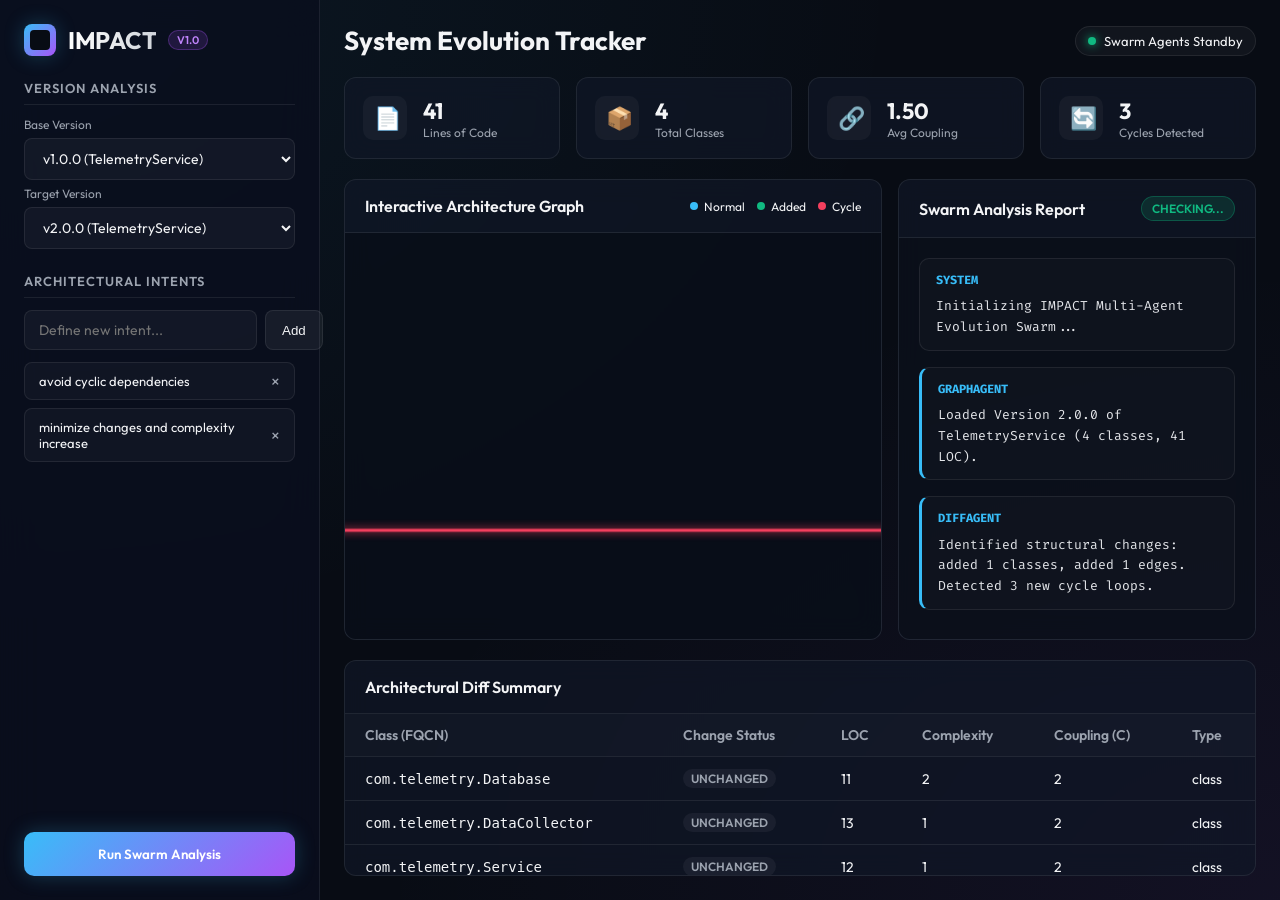
==== dashboard/index.html @ b37d76c0 "Add architect dashboard." ====
<!DOCTYPE html>
<html lang="en">
<head>
    <meta charset="UTF-8">
    <meta name="viewport" content="width=device-width, initial-scale=1.0">
    <title>IMPACT - Architect Dashboard</title>
    <link rel="preconnect" href="https://fonts.googleapis.com">
    <link rel="preconnect" href="https://fonts.gstatic.com" crossorigin>
    <link href="https://fonts.googleapis.com/css2?family=Outfit:wght@300;400;500;600;700&family=Fira+Code:wght@400;500&display=swap" rel="stylesheet">
    <link rel="stylesheet" href="style.css">
</head>
<body>
    <div class="app-container">
        <!-- Sidebar Navigation & Control Panel -->
        <aside class="sidebar">
            <div class="brand">
                <span class="logo-icon"></span>
                <h1>IMPACT</h1>
                <span class="badge">V1.0</span>
            </div>
            
            <div class="sidebar-section">
                <h3>Version Analysis</h3>
                <div class="version-picker">
                    <div class="picker-label">Base Version</div>
                    <select id="base-version-select">
                        <option value="v1">v1.0.0 (TelemetryService)</option>
                    </select>
                    <div class="picker-label mt-2">Target Version</div>
                    <select id="target-version-select">
                        <option value="v2">v2.0.0 (TelemetryService)</option>
                    </select>
                </div>
            </div>

            <div class="sidebar-section flex-grow">
                <h3>Architectural Intents</h3>
                <div class="intent-input-group">
                    <input type="text" id="new-intent-input" placeholder="Define new intent...">
                    <button id="add-intent-btn">Add</button>
                </div>
                <ul class="intent-list" id="intent-list-container">
                    <!-- Loaded dynamically -->
                </ul>
            </div>

            <button id="run-analysis-btn" class="btn-primary">
                <span class="btn-glow"></span>
                Run Swarm Analysis
            </button>
        </aside>

        <!-- Main Content Area -->
        <main class="main-content">
            <!-- Header -->
            <header class="content-header">
                <h2>System Evolution Tracker</h2>
                <div class="status-indicator">
                    <span class="status-dot online"></span>
                    <span>Swarm Agents Standby</span>
                </div>
            </header>

            <!-- Metrics Overview row -->
            <section class="metrics-row">
                <div class="metric-card">
                    <div class="metric-icon loc-icon"></div>
                    <div class="metric-data">
                        <span class="metric-value" id="metric-loc">-</span>
                        <span class="metric-label">Lines of Code</span>
                    </div>
                </div>
                <div class="metric-card">
                    <div class="metric-icon classes-icon"></div>
                    <div class="metric-data">
                        <span class="metric-value" id="metric-classes">-</span>
                        <span class="metric-label">Total Classes</span>
                    </div>
                </div>
                <div class="metric-card">
                    <div class="metric-icon coupling-icon"></div>
                    <div class="metric-data">
                        <span class="metric-value" id="metric-coupling">-</span>
                        <span class="metric-label">Avg Coupling</span>
                    </div>
                </div>
                <div class="metric-card">
                    <div class="metric-icon cycles-icon"></div>
                    <div class="metric-data">
                        <span class="metric-value" id="metric-cycles">-</span>
                        <span class="metric-label">Cycles Detected</span>
                    </div>
                </div>
            </section>

            <!-- Workspace Grid -->
            <div class="workspace-grid">
                <!-- Graph Visualization Panel -->
                <section class="panel graph-panel">
                    <div class="panel-header">
                        <h3>Interactive Architecture Graph</h3>
                        <div class="graph-legend">
                            <span class="legend-item"><span class="legend-dot normal"></span>Normal</span>
                            <span class="legend-item"><span class="legend-dot added"></span>Added</span>
                            <span class="legend-item"><span class="legend-dot cycle"></span>Cycle</span>
                        </div>
                    </div>
                    <div class="canvas-container">
                        <canvas id="graph-canvas"></canvas>
                        <div class="canvas-overlay" id="node-info-tooltip">
                            Hover over a node to see FQCN metrics.
                        </div>
                    </div>
                </section>

                <!-- Compliance & Swarm Reports -->
                <section class="panel report-panel">
                    <div class="panel-header">
                        <h3>Swarm Analysis Report</h3>
                        <span class="compliance-badge compliant" id="compliance-overall-badge">Checking...</span>
                    </div>
                    <div class="report-container">
                        <div class="agent-chat" id="agent-chat-container">
                            <!-- Populated dynamically -->
                        </div>
                    </div>
                </section>
            </div>

            <!-- Evolutionary Diff Table -->
            <section class="panel diff-panel">
                <div class="panel-header">
                    <h3>Architectural Diff Summary</h3>
                </div>
                <div class="table-container">
                    <table>
                        <thead>
                            <tr>
                                <th>Class (FQCN)</th>
                                <th>Change Status</th>
                                <th>LOC</th>
                                <th>Complexity</th>
                                <th>Coupling (C)</th>
                                <th>Type</th>
                            </tr>
                        </thead>
                        <tbody id="diff-table-body">
                            <!-- Populated dynamically -->
                        </tbody>
                    </table>
                </div>
            </section>
        </main>
    </div>
    <script src="app.js"></script>
</body>
</html>
---- dashboard/style.css ----
/* IMPACT Dashboard Stylesheet - Premium Dark Glassmorphism */

:root {
    --bg-app: #080c14;
    --bg-card: rgba(17, 24, 39, 0.7);
    --border-color: rgba(255, 255, 255, 0.08);
    --accent-blue: #38bdf8;
    --accent-purple: #a855f7;
    --color-success: #10b981;
    --color-danger: #f43f5e;
    --color-warning: #f59e0b;
    --text-primary: #f3f4f6;
    --text-secondary: #9ca3af;
    --glow-blue: 0 0 20px rgba(56, 189, 248, 0.25);
    --glow-purple: 0 0 20px rgba(168, 85, 247, 0.25);
    --glow-danger: 0 0 20px rgba(244, 63, 94, 0.3);
}

* {
    box-sizing: border-box;
    margin: 0;
    padding: 0;
}

body {
    font-family: 'Outfit', sans-serif;
    background-color: var(--bg-app);
    color: var(--text-primary);
    overflow: hidden;
    height: 100vh;
    background-image: 
        radial-gradient(at 0% 0%, rgba(56, 189, 248, 0.07) 0px, transparent 50%),
        radial-gradient(at 100% 100%, rgba(168, 85, 247, 0.07) 0px, transparent 50%);
}

/* App Layout */
.app-container {
    display: flex;
    height: 100vh;
    width: 100vw;
}

/* Sidebar Navigation */
.sidebar {
    width: 320px;
    background-color: rgba(10, 15, 30, 0.85);
    border-right: 1px solid var(--border-color);
    padding: 24px;
    display: flex;
    flex-direction: column;
    gap: 24px;
    backdrop-filter: blur(20px);
}

.brand {
    display: flex;
    align-items: center;
    gap: 12px;
}

.logo-icon {
    width: 32px;
    height: 32px;
    background: linear-gradient(135deg, var(--accent-blue), var(--accent-purple));
    border-radius: 8px;
    position: relative;
    box-shadow: var(--glow-blue);
}

.logo-icon::after {
    content: '';
    position: absolute;
    top: 6px;
    left: 6px;
    right: 6px;
    bottom: 6px;
    background: var(--bg-app);
    border-radius: 4px;
}

.brand h1 {
    font-size: 24px;
    font-weight: 700;
    letter-spacing: -0.5px;
    background: linear-gradient(to right, #ffffff, #d1d5db);
    -webkit-background-clip: text;
    -webkit-text-fill-color: transparent;
}

.badge {
    background: rgba(168, 85, 247, 0.15);
    border: 1px solid rgba(168, 85, 247, 0.3);
    color: #c084fc;
    padding: 2px 8px;
    border-radius: 12px;
    font-size: 11px;
    font-weight: 600;
}

.sidebar-section {
    display: flex;
    flex-direction: column;
    gap: 12px;
}

.sidebar-section h3 {
    font-size: 13px;
    font-weight: 600;
    text-transform: uppercase;
    letter-spacing: 1px;
    color: var(--text-secondary);
    border-bottom: 1px solid var(--border-color);
    padding-bottom: 8px;
}

.version-picker {
    display: flex;
    flex-direction: column;
    gap: 6px;
}

.picker-label {
    font-size: 12px;
    color: var(--text-secondary);
}

select, input[type="text"] {
    background-color: rgba(255, 255, 255, 0.04);
    border: 1px solid var(--border-color);
    color: var(--text-primary);
    padding: 10px 14px;
    border-radius: 8px;
    outline: none;
    font-family: inherit;
    font-size: 14px;
    transition: all 0.2s ease;
}

select:focus, input[type="text"]:focus {
    border-color: var(--accent-blue);
    box-shadow: 0 0 10px rgba(56, 189, 248, 0.15);
}

.intent-input-group {
    display: flex;
    gap: 8px;
}

.intent-input-group input {
    flex-grow: 1;
}

.intent-input-group button {
    background-color: rgba(255, 255, 255, 0.06);
    border: 1px solid var(--border-color);
    color: var(--text-primary);
    padding: 0 16px;
    border-radius: 8px;
    cursor: pointer;
    font-weight: 500;
    transition: all 0.2s ease;
}

.intent-input-group button:hover {
    background-color: var(--accent-blue);
    border-color: var(--accent-blue);
    color: var(--bg-app);
}

.intent-list {
    list-style: none;
    display: flex;
    flex-direction: column;
    gap: 8px;
    max-height: 240px;
    overflow-y: auto;
}

.intent-item {
    background-color: rgba(255, 255, 255, 0.03);
    border: 1px solid var(--border-color);
    padding: 10px 14px;
    border-radius: 8px;
    font-size: 13px;
    display: flex;
    justify-content: space-between;
    align-items: center;
    transition: all 0.2s ease;
}

.intent-item:hover {
    border-color: rgba(255, 255, 255, 0.15);
}

.intent-remove {
    color: var(--text-secondary);
    cursor: pointer;
    font-size: 16px;
    line-height: 1;
}

.intent-remove:hover {
    color: var(--color-danger);
}

.flex-grow {
    flex-grow: 1;
}

/* Primary Button Styling */
.btn-primary {
    position: relative;
    background: linear-gradient(135deg, var(--accent-blue), var(--accent-purple));
    border: none;
    color: white;
    padding: 14px 20px;
    border-radius: 10px;
    font-weight: 600;
    font-family: inherit;
    cursor: pointer;
    box-shadow: var(--glow-blue);
    transition: all 0.3s ease;
    overflow: hidden;
}

.btn-primary:hover {
    transform: translateY(-2px);
    box-shadow: 0 0 25px rgba(56, 189, 248, 0.4), 0 0 25px rgba(168, 85, 247, 0.4);
}

.btn-primary:active {
    transform: translateY(0);
}

/* Main Content Area */
.main-content {
    flex-grow: 1;
    display: flex;
    flex-direction: column;
    padding: 24px;
    gap: 20px;
    overflow-y: auto;
    height: 100vh;
}

.content-header {
    display: flex;
    justify-content: space-between;
    align-items: center;
}

.content-header h2 {
    font-size: 26px;
    font-weight: 700;
}

.status-indicator {
    display: flex;
    align-items: center;
    gap: 8px;
    font-size: 13px;
    background-color: rgba(255, 255, 255, 0.04);
    border: 1px solid var(--border-color);
    padding: 6px 12px;
    border-radius: 20px;
}

.status-dot {
    width: 8px;
    height: 8px;
    border-radius: 50%;
}

.status-dot.online {
    background-color: var(--color-success);
    box-shadow: 0 0 10px var(--color-success);
}

/* Metrics Row */
.metrics-row {
    display: grid;
    grid-template-columns: repeat(4, 1fr);
    gap: 16px;
}

.metric-card {
    background: var(--bg-card);
    border: 1px solid var(--border-color);
    border-radius: 12px;
    padding: 18px;
    display: flex;
    align-items: center;
    gap: 16px;
    backdrop-filter: blur(12px);
    transition: transform 0.2s ease, border-color 0.2s ease;
}

.metric-card:hover {
    transform: translateY(-2px);
    border-color: rgba(255, 255, 255, 0.15);
}

.metric-icon {
    width: 44px;
    height: 44px;
    border-radius: 10px;
    background-color: rgba(255, 255, 255, 0.04);
    position: relative;
}

.loc-icon::before { content: '📄'; position: absolute; font-size: 22px; top: 8px; left: 11px; }
.classes-icon::before { content: '📦'; position: absolute; font-size: 22px; top: 8px; left: 11px; }
.coupling-icon::before { content: '🔗'; position: absolute; font-size: 22px; top: 8px; left: 11px; }
.cycles-icon::before { content: '🔄'; position: absolute; font-size: 22px; top: 8px; left: 11px; }

.metric-data {
    display: flex;
    flex-direction: column;
}

.metric-value {
    font-size: 22px;
    font-weight: 700;
}

.metric-label {
    font-size: 12px;
    color: var(--text-secondary);
}

/* Panel Layouts */
.workspace-grid {
    display: grid;
    grid-template-columns: 1.5fr 1fr;
    gap: 16px;
    flex-grow: 1;
    min-height: 400px;
}

.panel {
    background: var(--bg-card);
    border: 1px solid var(--border-color);
    border-radius: 12px;
    display: flex;
    flex-direction: column;
    backdrop-filter: blur(12px);
    overflow: hidden;
}

.panel-header {
    padding: 16px 20px;
    border-bottom: 1px solid var(--border-color);
    display: flex;
    justify-content: space-between;
    align-items: center;
}

.panel-header h3 {
    font-size: 16px;
    font-weight: 600;
}

.graph-legend {
    display: flex;
    gap: 12px;
    font-size: 12px;
}

.legend-item {
    display: flex;
    align-items: center;
    gap: 6px;
}

.legend-dot {
    width: 8px;
    height: 8px;
    border-radius: 50%;
}

.legend-dot.normal { background-color: var(--accent-blue); }
.legend-dot.added { background-color: var(--color-success); }
.legend-dot.cycle { background-color: var(--color-danger); }

/* Graph Canvas Visualizer */
.canvas-container {
    flex-grow: 1;
    position: relative;
    background-color: rgba(5, 8, 16, 0.5);
}

canvas {
    display: block;
    width: 100%;
    height: 100%;
    cursor: grab;
}

canvas:active {
    cursor: grabbing;
}

.canvas-overlay {
    position: absolute;
    bottom: 14px;
    left: 14px;
    background: rgba(10, 15, 30, 0.85);
    border: 1px solid var(--border-color);
    padding: 8px 14px;
    border-radius: 8px;
    font-size: 12px;
    color: var(--text-secondary);
    pointer-events: none;
    max-width: 280px;
}

/* Compliance Report styling */
.compliance-badge {
    padding: 4px 10px;
    border-radius: 20px;
    font-size: 12px;
    font-weight: 600;
    text-transform: uppercase;
}

.compliance-badge.compliant {
    background-color: rgba(16, 185, 129, 0.15);
    color: var(--color-success);
    border: 1px solid rgba(16, 185, 129, 0.3);
}

.compliance-badge.violation {
    background-color: rgba(244, 63, 94, 0.15);
    color: var(--color-danger);
    border: 1px solid rgba(244, 63, 94, 0.3);
    box-shadow: var(--glow-danger);
}

.report-container {
    padding: 20px;
    flex-grow: 1;
    overflow-y: auto;
    font-family: 'Fira Code', monospace;
    font-size: 13px;
    line-height: 1.6;
    background-color: rgba(5, 8, 16, 0.4);
}

.agent-bubble {
    margin-bottom: 16px;
    padding: 12px 16px;
    border-radius: 10px;
    border: 1px solid var(--border-color);
    background-color: rgba(255, 255, 255, 0.02);
}

.agent-bubble.coordinator {
    border-left: 3px solid var(--accent-blue);
}

.agent-bubble.llm {
    border-left: 3px solid var(--accent-purple);
    background-color: rgba(168, 85, 247, 0.03);
}

.agent-title {
    font-weight: 700;
    font-size: 12px;
    margin-bottom: 6px;
    color: var(--accent-blue);
    text-transform: uppercase;
}

.agent-bubble.llm .agent-title {
    color: #c084fc;
}

.agent-text {
    white-space: pre-wrap;
    color: #e5e7eb;
}

/* Diff Panel Table */
.diff-panel {
    max-height: 250px;
}

.table-container {
    overflow-y: auto;
    flex-grow: 1;
}

table {
    width: 100%;
    border-collapse: collapse;
    text-align: left;
    font-size: 14px;
}

th, td {
    padding: 12px 20px;
    border-bottom: 1px solid var(--border-color);
}

th {
    font-weight: 600;
    color: var(--text-secondary);
    background-color: rgba(255, 255, 255, 0.02);
    position: sticky;
    top: 0;
}

tr:hover td {
    background-color: rgba(255, 255, 255, 0.01);
}

.status-cell {
    font-weight: 600;
    font-size: 12px;
    padding: 2px 8px;
    border-radius: 12px;
    display: inline-block;
}

.status-cell.added {
    background-color: rgba(16, 185, 129, 0.15);
    color: var(--color-success);
}

.status-cell.unchanged {
    background-color: rgba(255, 255, 255, 0.05);
    color: var(--text-secondary);
}

.status-cell.modified {
    background-color: rgba(245, 158, 11, 0.15);
    color: var(--color-warning);
}
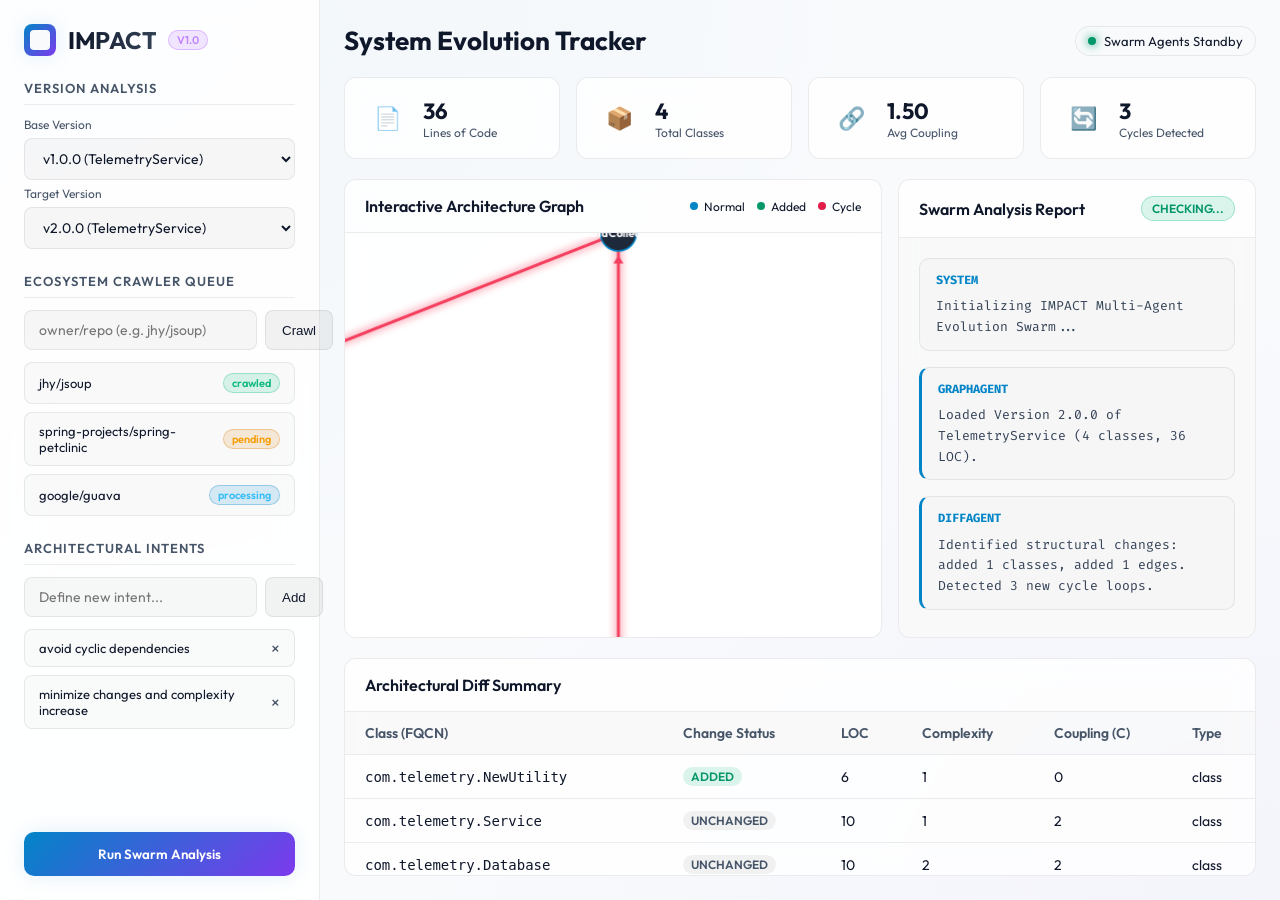
==== commit 6cdc40b3: "Update dashboard." ====
--- a/dashboard/index.html
+++ b/dashboard/index.html
@@ -30,6 +30,19 @@
                     <select id="target-version-select">
                         <option value="v2">v2.0.0 (TelemetryService)</option>
                     </select>
+                </div>
+            </div>
+            
+            <div class="sidebar-section">
+                <h3>Ecosystem Crawler Queue</h3>
+                <div class="intent-input-group">
+                    <input type="text" id="crawler-repo-input" placeholder="owner/repo (e.g. jhy/jsoup)">
+                    <button id="trigger-crawl-btn">Crawl</button>
+                </div>
+                <div class="queue-status-widget">
+                    <ul class="intent-list" id="crawler-queue-list" style="max-height: 180px;">
+                        <!-- Dynamically populated -->
+                    </ul>
                 </div>
             </div>
 
--- a/dashboard/style.css
+++ b/dashboard/style.css
@@ -1,19 +1,19 @@
 /* IMPACT Dashboard Stylesheet - Premium Dark Glassmorphism */
 
 :root {
-    --bg-app: #080c14;
-    --bg-card: rgba(17, 24, 39, 0.7);
-    --border-color: rgba(255, 255, 255, 0.08);
-    --accent-blue: #38bdf8;
-    --accent-purple: #a855f7;
-    --color-success: #10b981;
-    --color-danger: #f43f5e;
-    --color-warning: #f59e0b;
-    --text-primary: #f3f4f6;
-    --text-secondary: #9ca3af;
-    --glow-blue: 0 0 20px rgba(56, 189, 248, 0.25);
-    --glow-purple: 0 0 20px rgba(168, 85, 247, 0.25);
-    --glow-danger: 0 0 20px rgba(244, 63, 94, 0.3);
+    --bg-app: #f8fafc;
+    --bg-card: rgba(255, 255, 255, 0.8);
+    --border-color: rgba(15, 23, 42, 0.08);
+    --accent-blue: #0284c7;
+    --accent-purple: #7c3aed;
+    --color-success: #059669;
+    --color-danger: #e11d48;
+    --color-warning: #d97706;
+    --text-primary: #0f172a;
+    --text-secondary: #475569;
+    --glow-blue: 0 0 20px rgba(2, 132, 199, 0.12);
+    --glow-purple: 0 0 20px rgba(124, 58, 237, 0.12);
+    --glow-danger: 0 0 20px rgba(225, 29, 72, 0.15);
 }
 
 * {
@@ -29,8 +29,8 @@
     overflow: hidden;
     height: 100vh;
     background-image: 
-        radial-gradient(at 0% 0%, rgba(56, 189, 248, 0.07) 0px, transparent 50%),
-        radial-gradient(at 100% 100%, rgba(168, 85, 247, 0.07) 0px, transparent 50%);
+        radial-gradient(at 0% 0%, rgba(2, 132, 199, 0.03) 0px, transparent 50%),
+        radial-gradient(at 100% 100%, rgba(124, 58, 237, 0.03) 0px, transparent 50%);
 }
 
 /* App Layout */
@@ -43,7 +43,7 @@
 /* Sidebar Navigation */
 .sidebar {
     width: 320px;
-    background-color: rgba(10, 15, 30, 0.85);
+    background-color: rgba(255, 255, 255, 0.85);
     border-right: 1px solid var(--border-color);
     padding: 24px;
     display: flex;
@@ -82,7 +82,7 @@
     font-size: 24px;
     font-weight: 700;
     letter-spacing: -0.5px;
-    background: linear-gradient(to right, #ffffff, #d1d5db);
+    background: linear-gradient(to right, #0f172a, #334155);
     -webkit-background-clip: text;
     -webkit-text-fill-color: transparent;
 }
@@ -125,7 +125,7 @@
 }
 
 select, input[type="text"] {
-    background-color: rgba(255, 255, 255, 0.04);
+    background-color: rgba(0, 0, 0, 0.03);
     border: 1px solid var(--border-color);
     color: var(--text-primary);
     padding: 10px 14px;
@@ -151,7 +151,7 @@
 }
 
 .intent-input-group button {
-    background-color: rgba(255, 255, 255, 0.06);
+    background-color: rgba(0, 0, 0, 0.05);
     border: 1px solid var(--border-color);
     color: var(--text-primary);
     padding: 0 16px;
@@ -177,7 +177,7 @@
 }
 
 .intent-item {
-    background-color: rgba(255, 255, 255, 0.03);
+    background-color: rgba(0, 0, 0, 0.02);
     border: 1px solid var(--border-color);
     padding: 10px 14px;
     border-radius: 8px;
@@ -386,7 +386,7 @@
 .canvas-container {
     flex-grow: 1;
     position: relative;
-    background-color: rgba(5, 8, 16, 0.5);
+    background-color: rgba(255, 255, 255, 0.55);
 }
 
 canvas {
@@ -404,7 +404,7 @@
     position: absolute;
     bottom: 14px;
     left: 14px;
-    background: rgba(10, 15, 30, 0.85);
+    background: rgba(255, 255, 255, 0.85);
     border: 1px solid var(--border-color);
     padding: 8px 14px;
     border-radius: 8px;
@@ -443,7 +443,7 @@
     font-family: 'Fira Code', monospace;
     font-size: 13px;
     line-height: 1.6;
-    background-color: rgba(5, 8, 16, 0.4);
+    background-color: rgba(0, 0, 0, 0.02);
 }
 
 .agent-bubble {
@@ -451,7 +451,7 @@
     padding: 12px 16px;
     border-radius: 10px;
     border: 1px solid var(--border-color);
-    background-color: rgba(255, 255, 255, 0.02);
+    background-color: rgba(0, 0, 0, 0.01);
 }
 
 .agent-bubble.coordinator {
@@ -460,7 +460,7 @@
 
 .agent-bubble.llm {
     border-left: 3px solid var(--accent-purple);
-    background-color: rgba(168, 85, 247, 0.03);
+    background-color: rgba(124, 58, 237, 0.04);
 }
 
 .agent-title {
@@ -477,7 +477,7 @@
 
 .agent-text {
     white-space: pre-wrap;
-    color: #e5e7eb;
+    color: #334155;
 }
 
 /* Diff Panel Table */
@@ -505,13 +505,13 @@
 th {
     font-weight: 600;
     color: var(--text-secondary);
-    background-color: rgba(255, 255, 255, 0.02);
+    background-color: rgba(0, 0, 0, 0.02);
     position: sticky;
     top: 0;
 }
 
 tr:hover td {
-    background-color: rgba(255, 255, 255, 0.01);
+    background-color: rgba(0, 0, 0, 0.01);
 }
 
 .status-cell {
@@ -528,7 +528,7 @@
 }
 
 .status-cell.unchanged {
-    background-color: rgba(255, 255, 255, 0.05);
+    background-color: rgba(0, 0, 0, 0.05);
     color: var(--text-secondary);
 }
 
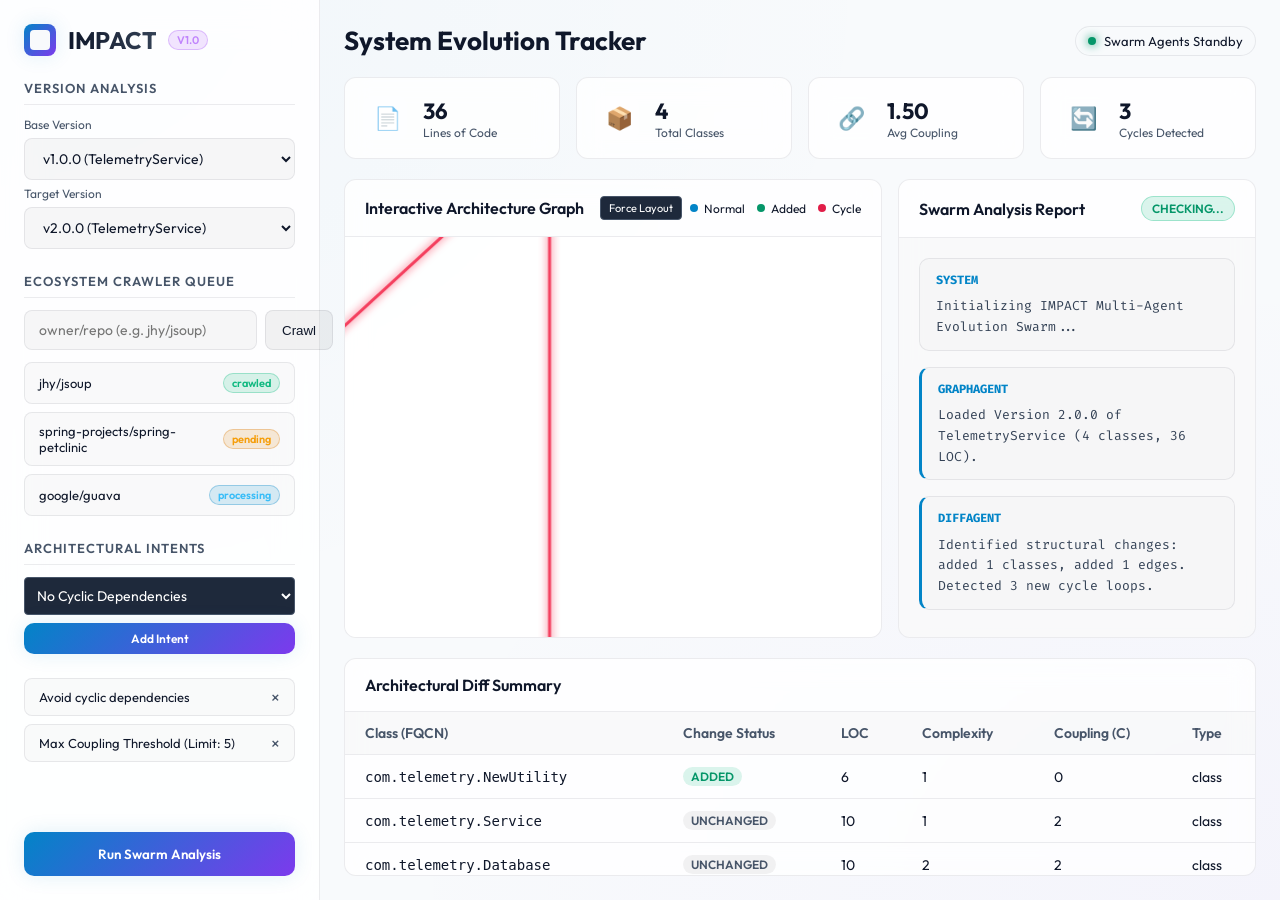
==== commit 2db00773: "Canvas layout." ====
--- a/dashboard/index.html
+++ b/dashboard/index.html
@@ -48,11 +48,19 @@
 
             <div class="sidebar-section flex-grow">
                 <h3>Architectural Intents</h3>
-                <div class="intent-input-group">
-                    <input type="text" id="new-intent-input" placeholder="Define new intent...">
-                    <button id="add-intent-btn">Add</button>
+                <div class="intent-form" style="display: flex; flex-direction: column; gap: 8px;">
+                    <select id="intent-type-select" style="width: 100%; padding: 8px; border-radius: 4px; background: #1e293b; color: #fff; border: 1px solid #475569; font-family: inherit;">
+                        <option value="no-cycles">No Cyclic Dependencies</option>
+                        <option value="max-coupling">Max Coupling Threshold</option>
+                        <option value="max-inheritance">Max Inheritance Depth</option>
+                    </select>
+                    <div id="intent-param-container" style="display: none; align-items: center; gap: 8px; font-size: 12px; color: #94a3b8;">
+                        <span>Limit:</span>
+                        <input type="number" id="intent-param-val" value="5" min="1" style="width: 100%; padding: 6px; border-radius: 4px; background: #1e293b; color: #fff; border: 1px solid #475569;">
+                    </div>
+                    <button id="add-intent-btn" class="btn-primary" style="padding: 8px 12px; font-size: 12px; align-self: stretch;">Add Intent</button>
                 </div>
-                <ul class="intent-list" id="intent-list-container">
+                <ul class="intent-list" id="intent-list-container" style="margin-top: 12px;">
                     <!-- Loaded dynamically -->
                 </ul>
             </div>
@@ -112,10 +120,13 @@
                 <section class="panel graph-panel">
                     <div class="panel-header">
                         <h3>Interactive Architecture Graph</h3>
-                        <div class="graph-legend">
-                            <span class="legend-item"><span class="legend-dot normal"></span>Normal</span>
-                            <span class="legend-item"><span class="legend-dot added"></span>Added</span>
-                            <span class="legend-item"><span class="legend-dot cycle"></span>Cycle</span>
+                        <div style="display: flex; gap: 8px; align-items: center;">
+                            <button id="toggle-layout-btn" style="padding: 4px 8px; border-radius: 4px; background: #1e293b; color: #fff; border: 1px solid #475569; font-size: 11px; cursor: pointer; font-family: inherit;">Force Layout</button>
+                            <div class="graph-legend">
+                                <span class="legend-item"><span class="legend-dot normal"></span>Normal</span>
+                                <span class="legend-item"><span class="legend-dot added"></span>Added</span>
+                                <span class="legend-item"><span class="legend-dot cycle"></span>Cycle</span>
+                            </div>
                         </div>
                     </div>
                     <div class="canvas-container">
